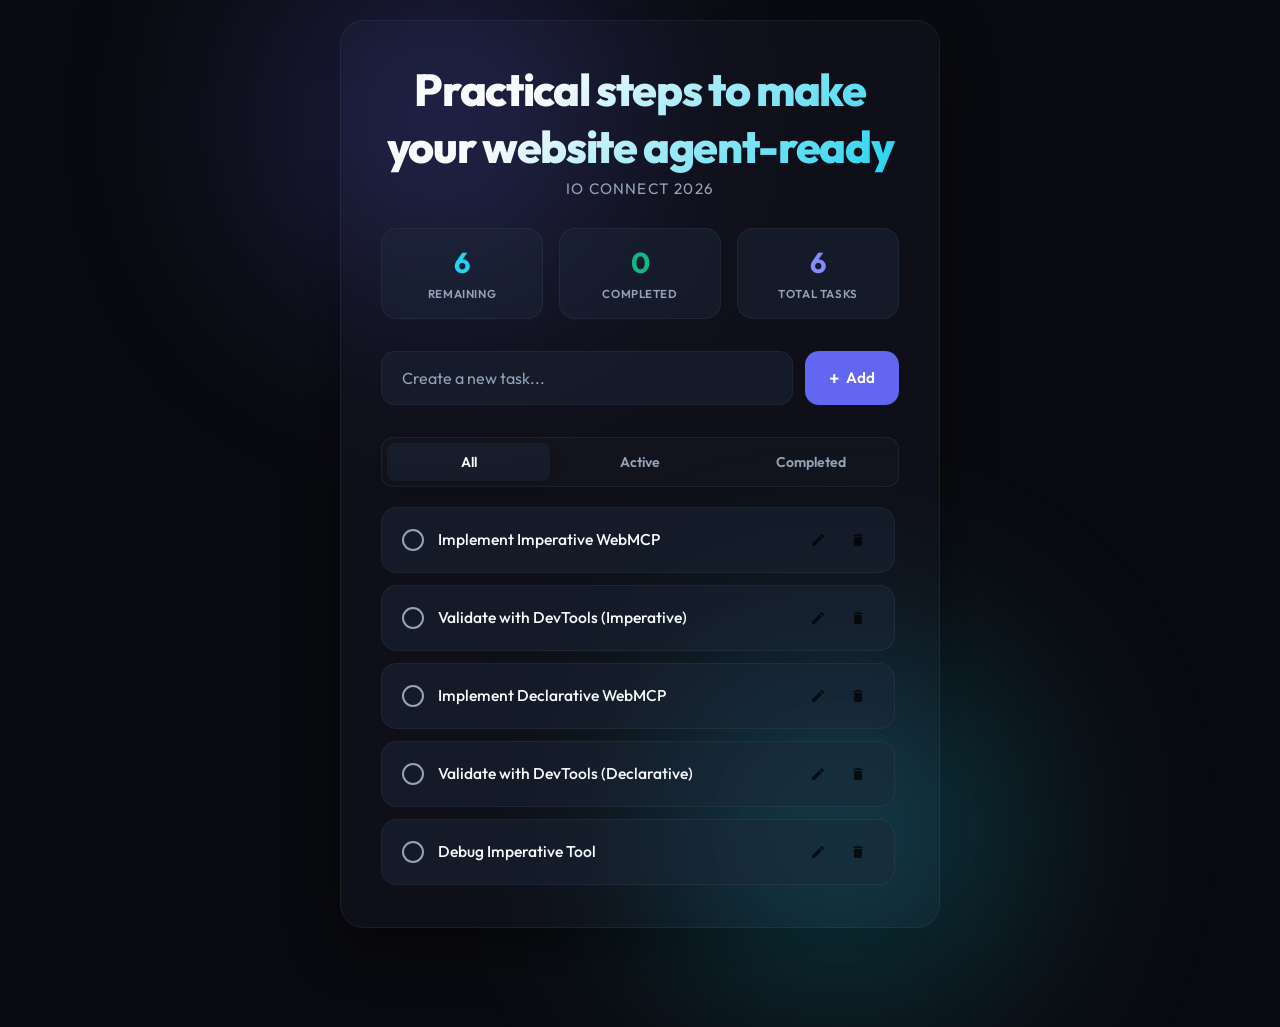
==== base/todo-list/index.html @ 30392390 "Initial commit" ====
<!doctype html>
<!--
 Copyright 2026 Google LLC
 SPDX-License-Identifier: Apache-2.0
-->

<html lang="en">

<head>
  <meta charset="UTF-8" />
  <meta name="viewport" content="width=device-width, initial-scale=1.0" />
  <meta name="description" content="Practical steps to make your website agent-ready" />
  <title>Workshop</title>
  <link href="style.css" rel="stylesheet" />

  <!-- Preload Google Fonts (Outfit) -->
  <link rel="preconnect" href="https://fonts.googleapis.com" />
  <link rel="preconnect" href="https://fonts.gstatic.com" crossorigin />
  <link rel="preload" href="https://fonts.googleapis.com/css2?family=Outfit:wght@300;400;500;600;700;800&display=swap"
    as="style" />
  <link href="https://fonts.googleapis.com/css2?family=Outfit:wght@300;400;500;600;700;800&display=swap"
    rel="stylesheet" />
</head>

<body>
  <main class="app-container">
    <!-- Decorative Glow Effects -->
    <div class="glow-orb glow-primary"></div>
    <div class="glow-orb glow-secondary"></div>

    <!-- App Header -->
    <header class="app-header">
      <h1>Practical steps to make your website agent-ready</h1>
      <p class="subtitle">IO Connect 2026</p>
    </header>

    <!-- Stats Dashboard Section -->
    <section class="stats-dashboard" aria-label="Task Statistics">
      <div class="stat-card" id="statPendingCard">
        <span class="stat-val" id="pendingCount">0</span>
        <span class="stat-lbl">Remaining</span>
      </div>
      <div class="stat-card" id="statCompletedCard">
        <span class="stat-val" id="completedCount">0</span>
        <span class="stat-lbl">Completed</span>
      </div>
      <div class="stat-card" id="statTotalCard">
        <span class="stat-val" id="totalCount">0</span>
        <span class="stat-lbl">Total Tasks</span>
      </div>
    </section>

    <!-- Input Form Section -->
    <section class="input-section">
      <form id="addTodoForm" novalidate>
        <div class="input-group">
          <div class="input-wrapper">
            <input type="text" id="todoInput" name="text" placeholder="Create a new task..."
              toolparamdescription="The text content of the new task" required minlength="1" autocomplete="off" />
            <span class="error-msg" id="inputError">Task text cannot be empty.</span>
          </div>
          <button type="submit" class="btn btn-add" id="addTodoBtn">
            <span class="plus-icon">+</span> Add
          </button>
        </div>
      </form>
    </section>

    <!-- Task List Area -->
    <section class="list-section">
      <!-- Filter Navigation Tabs -->
      <nav class="filter-nav" aria-label="Task Filters">
        <button class="filter-btn active" data-filter="all" id="filterAllBtn">All</button>
        <button class="filter-btn" data-filter="active" id="filterActiveBtn">Active</button>
        <button class="filter-btn" data-filter="completed" id="filterCompletedBtn">Completed</button>
      </nav>

      <!-- Empty List View -->
      <div class="empty-state" id="emptyState">
        <div class="empty-icon">✨</div>
        <p>No tasks found. Feel free to add a new one!</p>
      </div>

      <!-- List items container -->
      <ul class="todo-list" id="todoList" aria-live="polite">
        <!-- Task list items will be dynamically inserted here by app.js -->
      </ul>
    </section>
  </main>

  <!-- Edit Modal Dialog (Dialog element) -->
  <dialog id="editDialog" class="edit-dialog">
    <div class="dialog-content">
      <h3>Edit Task</h3>
      <form id="editTodoForm" novalidate>
        <input type="hidden" id="editTodoId" />
        <div class="form-group">
          <label for="editTodoInput">Task Description</label>
          <input type="text" id="editTodoInput" name="editText" required minlength="1" autocomplete="off" />
          <span class="error-msg" id="editInputError">Task text cannot be empty.</span>
        </div>
        <div class="dialog-actions">
          <button type="button" class="btn btn-cancel" id="cancelEditBtn">Cancel</button>
          <button type="submit" class="btn btn-save" id="saveEditBtn">Save Changes</button>
        </div>
      </form>
    </div>
  </dialog>

  <!-- Delete Confirmation Modal Dialog -->
  <dialog id="deleteConfirmDialog" class="edit-dialog">
    <div class="dialog-content">
      <h3>Confirm Delete</h3>
      <p id="deleteConfirmMessage" style="margin-bottom: 24px; color: var(--text-muted); font-size: 0.95rem;">
        Are you sure you want to delete this task?
      </p>
      <div class="dialog-actions">
        <button type="button" class="btn btn-cancel" id="cancelDeleteBtn">Cancel</button>
        <button type="button" class="btn btn-danger" id="confirmDeleteBtn">Delete</button>
      </div>
    </div>
  </dialog>

  <!-- Main JS -->
  <script src="app.js" defer></script>
</body>

</html>
---- base/todo-list/style.css ----
/**
 * Copyright 2026 Google LLC
 * SPDX-License-Identifier: Apache-2.0
 */

/* --- DESIGN SYSTEM & VARIABLES --- */
:root {
  --bg-base: #0a0b10;
  --bg-app: rgba(17, 18, 27, 0.75);
  --border-glass: rgba(255, 255, 255, 0.06);
  --glow-primary: rgba(99, 102, 241, 0.15);
  --glow-secondary: rgba(34, 211, 238, 0.15);
  
  /* Accents */
  --color-primary: #6366f1;       /* Indigo */
  --color-primary-light: #818cf8;
  --color-secondary: #22d3ee;     /* Cyan */
  --color-secondary-light: #67e8f9;
  --color-success: #10b981;       /* Emerald */
  --color-danger: #f43f5e;        /* Rose */
  
  /* Neutral text colors */
  --text-main: #f8fafc;
  --text-muted: #94a3b8;
  --text-dark: #1e293b;
  
  /* Card elements */
  --card-bg: rgba(30, 41, 59, 0.45);
  --card-border: rgba(255, 255, 255, 0.05);
  
  /* Transitions */
  --transition-smooth: all 0.3s cubic-bezier(0.4, 0, 0.2, 1);
}

/* --- Reset & General Page Layout --- */
* {
  box-sizing: border-box;
  margin: 0;
  padding: 0;
}

body {
  font-family: 'Outfit', system-ui, -apple-system, sans-serif;
  background-color: var(--bg-base);
  color: var(--text-main);
  min-height: 100vh;
  display: flex;
  justify-content: center;
  align-items: center;
  padding: 20px;
  overflow-x: hidden;
  position: relative;
}

/* --- Ambient Background Glow Orbs --- */
.glow-orb {
  position: absolute;
  width: 400px;
  height: 400px;
  border-radius: 50%;
  pointer-events: none;
  filter: blur(120px);
  z-index: -1;
  opacity: 0.6;
}

.glow-primary {
  background: radial-gradient(circle, var(--color-primary) 0%, transparent 70%);
  top: -100px;
  left: -100px;
}

.glow-secondary {
  background: radial-gradient(circle, var(--color-secondary) 0%, transparent 70%);
  bottom: -100px;
  right: -100px;
}

/* --- Main App Shell / Container --- */
.app-container {
  background-color: var(--bg-app);
  backdrop-filter: blur(20px);
  -webkit-backdrop-filter: blur(20px);
  border: 1px solid var(--border-glass);
  border-radius: 24px;
  padding: 40px;
  width: 100%;
  max-width: 600px;
  box-shadow: 0 20px 50px rgba(0, 0, 0, 0.5);
  position: relative;
  z-index: 10;
}

/* --- Header Section --- */
.app-header {
  text-align: center;
  margin-bottom: 30px;
}

.app-header h1 {
  font-size: 2.8rem;
  font-weight: 800;
  letter-spacing: -0.03em;
  background: linear-gradient(135deg, var(--text-main) 30%, var(--color-secondary) 100%);
  -webkit-background-clip: text;
  -webkit-text-fill-color: transparent;
  margin-bottom: 4px;
}

.subtitle {
  font-size: 0.95rem;
  color: var(--text-muted);
  font-weight: 400;
  letter-spacing: 0.08em;
  text-transform: uppercase;
}

/* --- Dashboard Statistics Card Container --- */
.stats-dashboard {
  display: grid;
  grid-template-columns: repeat(3, 1fr);
  gap: 16px;
  margin-bottom: 32px;
}

.stat-card {
  background-color: var(--card-bg);
  border: 1px solid var(--card-border);
  border-radius: 16px;
  padding: 16px;
  text-align: center;
  transition: var(--transition-smooth);
}

.stat-card:hover {
  transform: translateY(-3px);
  border-color: rgba(255, 255, 255, 0.1);
  box-shadow: 0 8px 20px rgba(0, 0, 0, 0.2);
}

.stat-val {
  display: block;
  font-size: 1.8rem;
  font-weight: 700;
  color: var(--text-main);
  line-height: 1.2;
  margin-bottom: 2px;
}

#statPendingCard .stat-val {
  color: var(--color-secondary);
}

#statCompletedCard .stat-val {
  color: var(--color-success);
}

#statTotalCard .stat-val {
  color: var(--color-primary-light);
}

.stat-lbl {
  font-size: 0.72rem;
  font-weight: 600;
  text-transform: uppercase;
  letter-spacing: 0.05em;
  color: var(--text-muted);
}

/* --- Input Form Section --- */
.input-section {
  margin-bottom: 32px;
}

.input-group {
  display: flex;
  gap: 12px;
  width: 100%;
}

.input-wrapper {
  position: relative;
  flex: 1;
  display: flex;
  flex-direction: column;
}

#todoInput {
  width: 100%;
  background-color: var(--card-bg);
  border: 1px solid var(--card-border);
  border-radius: 14px;
  padding: 16px 20px;
  font-family: inherit;
  font-size: 1rem;
  color: var(--text-main);
  transition: var(--transition-smooth);
  outline: none;
}

#todoInput::placeholder {
  color: var(--text-muted);
}

#todoInput:focus {
  border-color: var(--color-primary);
  background-color: rgba(30, 41, 59, 0.6);
  box-shadow: 0 0 15px rgba(99, 102, 241, 0.25);
}

/* Input Validation Styling */
#todoInput.invalid {
  border-color: var(--color-danger);
  background-color: rgba(244, 63, 94, 0.05);
}

.error-msg {
  color: var(--color-danger);
  font-size: 0.78rem;
  margin-top: 6px;
  padding-left: 4px;
  display: none;
  font-weight: 500;
}

/* --- Button Core Design --- */
.btn {
  font-family: inherit;
  font-size: 0.95rem;
  font-weight: 600;
  border-radius: 14px;
  border: none;
  cursor: pointer;
  transition: var(--transition-smooth);
  display: flex;
  align-items: center;
  justify-content: center;
  gap: 6px;
  outline: none;
}

.btn-add {
  background-color: var(--color-primary);
  color: #fff;
  padding: 0 24px;
}

.btn-add:hover {
  background-color: var(--color-primary-light);
  box-shadow: 0 0 20px rgba(99, 102, 241, 0.45);
  transform: translateY(-1px);
}

.plus-icon {
  font-size: 1.2rem;
  font-weight: 500;
}

/* --- Filters Navigation Tabs --- */
.filter-nav {
  display: flex;
  gap: 8px;
  margin-bottom: 20px;
  background-color: rgba(255, 255, 255, 0.02);
  padding: 5px;
  border-radius: 12px;
  border: 1px solid var(--border-glass);
}

.filter-btn {
  flex: 1;
  background: none;
  border: none;
  color: var(--text-muted);
  padding: 10px 16px;
  font-family: inherit;
  font-size: 0.88rem;
  font-weight: 600;
  border-radius: 8px;
  cursor: pointer;
  transition: var(--transition-smooth);
  text-align: center;
}

.filter-btn:hover {
  color: var(--text-main);
  background-color: rgba(255, 255, 255, 0.04);
}

.filter-btn.active {
  color: var(--text-main);
  background-color: var(--card-bg);
  box-shadow: 0 4px 12px rgba(0, 0, 0, 0.15);
}

/* --- List Section Empty State --- */
.empty-state {
  text-align: center;
  padding: 40px 20px;
  color: var(--text-muted);
  display: flex;
  flex-direction: column;
  align-items: center;
  gap: 12px;
}

.empty-icon {
  font-size: 2.5rem;
}

.empty-state p {
  font-size: 0.95rem;
  font-weight: 400;
}

/* --- Dynamic Tasks List --- */
.todo-list {
  list-style: none;
  display: flex;
  flex-direction: column;
  gap: 12px;
  max-height: 380px;
  overflow-y: auto;
  padding-right: 4px;
}

/* Custom scrollbar for task list */
.todo-list::-webkit-scrollbar {
  width: 6px;
}

.todo-list::-webkit-scrollbar-track {
  background: transparent;
}

.todo-list::-webkit-scrollbar-thumb {
  background: rgba(255, 255, 255, 0.1);
  border-radius: 3px;
}

.todo-list::-webkit-scrollbar-thumb:hover {
  background: rgba(255, 255, 255, 0.2);
}

/* List Item Card Style */
.todo-item {
  background-color: var(--card-bg);
  border: 1px solid var(--card-border);
  border-radius: 16px;
  padding: 16px 20px;
  display: flex;
  align-items: center;
  justify-content: space-between;
  gap: 16px;
  transition: var(--transition-smooth);
  animation: slideIn 0.3s ease-out;
}

.todo-item:hover {
  border-color: rgba(255, 255, 255, 0.08);
  transform: translateY(-2px);
  background-color: rgba(30, 41, 59, 0.55);
  box-shadow: 0 6px 15px rgba(0, 0, 0, 0.15);
}

.todo-item-left {
  display: flex;
  align-items: center;
  gap: 14px;
  flex: 1;
  cursor: pointer;
}

/* Custom Round Checkbox */
.custom-checkbox {
  width: 22px;
  height: 22px;
  border: 2px solid var(--text-muted);
  border-radius: 50%;
  display: flex;
  align-items: center;
  justify-content: center;
  transition: var(--transition-smooth);
  flex-shrink: 0;
  position: relative;
}

.custom-checkbox::after {
  content: '✓';
  font-size: 11px;
  font-weight: 800;
  color: var(--bg-base);
  opacity: 0;
  transform: scale(0.5);
  transition: var(--transition-smooth);
}

.todo-item.completed .custom-checkbox {
  background-color: var(--color-success);
  border-color: var(--color-success);
}

.todo-item.completed .custom-checkbox::after {
  opacity: 1;
  transform: scale(1);
}

/* Text Label Style */
.todo-text {
  font-size: 0.98rem;
  font-weight: 500;
  color: var(--text-main);
  line-height: 1.4;
  transition: var(--transition-smooth);
  word-break: break-word;
}

.todo-item.completed .todo-text {
  color: var(--text-muted);
  text-decoration: line-through;
  font-weight: 400;
}

/* Task Action Buttons */
.todo-item-actions {
  display: flex;
  gap: 8px;
}

.icon-btn {
  background: none;
  border: none;
  cursor: pointer;
  width: 32px;
  height: 32px;
  border-radius: 10px;
  display: flex;
  align-items: center;
  justify-content: center;
  transition: var(--transition-smooth);
  opacity: 0.7;
  outline: none;
}

.icon-btn:hover {
  opacity: 1;
  background-color: rgba(255, 255, 255, 0.05);
}

/* Specific Edit and Delete Styles */
.btn-edit:hover {
  color: var(--color-secondary);
  background-color: rgba(34, 211, 238, 0.1);
}

.btn-delete:hover {
  color: var(--color-danger);
  background-color: rgba(244, 63, 94, 0.1);
}

/* SVG Icon Graphics */
.icon-btn svg {
  width: 16px;
  height: 16px;
  fill: currentColor;
}

/* --- Edit Dialog Modal Styles --- */
.edit-dialog {
  border: 1px solid var(--border-glass);
  background-color: rgba(15, 17, 26, 0.95);
  backdrop-filter: blur(25px);
  -webkit-backdrop-filter: blur(25px);
  border-radius: 24px;
  padding: 32px;
  width: 90%;
  max-width: 450px;
  box-shadow: 0 25px 50px rgba(0, 0, 0, 0.6);
  position: fixed;
  top: 50%;
  left: 50%;
  transform: translate(-50%, -50%) scale(0.95);
  opacity: 0;
  transition: opacity 0.3s ease, transform 0.3s cubic-bezier(0.34, 1.56, 0.64, 1);
  color: var(--text-main);
}

.edit-dialog[open] {
  opacity: 1;
  transform: translate(-50%, -50%) scale(1);
}

.edit-dialog::backdrop {
  background-color: rgba(0, 0, 0, 0.75);
  backdrop-filter: blur(4px);
}

.dialog-content h3 {
  font-size: 1.5rem;
  font-weight: 700;
  margin-bottom: 20px;
  background: linear-gradient(135deg, var(--text-main) 30%, var(--color-primary-light) 100%);
  -webkit-background-clip: text;
  -webkit-text-fill-color: transparent;
}

.form-group {
  display: flex;
  flex-direction: column;
  gap: 8px;
  margin-bottom: 24px;
}

.form-group label {
  font-size: 0.8rem;
  font-weight: 600;
  text-transform: uppercase;
  letter-spacing: 0.05em;
  color: var(--text-muted);
}

#editTodoInput {
  width: 100%;
  background-color: var(--card-bg);
  border: 1px solid var(--card-border);
  border-radius: 12px;
  padding: 14px 16px;
  font-family: inherit;
  font-size: 1rem;
  color: var(--text-main);
  transition: var(--transition-smooth);
  outline: none;
}

#editTodoInput:focus {
  border-color: var(--color-primary);
}

#editTodoInput.invalid {
  border-color: var(--color-danger);
  background-color: rgba(244, 63, 94, 0.05);
}

.dialog-actions {
  display: flex;
  justify-content: flex-end;
  gap: 12px;
}

.btn-cancel {
  background-color: rgba(255, 255, 255, 0.04);
  border: 1px solid var(--card-border);
  color: var(--text-main);
  padding: 12px 20px;
}

.btn-cancel:hover {
  background-color: rgba(255, 255, 255, 0.08);
}

.btn-save {
  background-color: var(--color-success);
  color: #fff;
  padding: 12px 20px;
}

.btn-save:hover {
  background-color: #059669;
  box-shadow: 0 0 15px rgba(16, 185, 129, 0.4);
}

.btn-danger {
  background-color: var(--color-danger);
  color: #fff;
  padding: 12px 20px;
}

.btn-danger:hover {
  background-color: #e11d48;
  box-shadow: 0 0 15px rgba(244, 63, 94, 0.4);
}

/* --- Keyframe Animations --- */
@keyframes slideIn {
  from {
    opacity: 0;
    transform: translateY(10px);
  }
  to {
    opacity: 1;
    transform: translateY(0);
  }
}

@keyframes fadeOut {
  from {
    opacity: 1;
    transform: scale(1);
  }
  to {
    opacity: 0;
    transform: scale(0.95);
  }
}

/* --- WEBMCP AGENT ACTIVE STATES & STYLING --- */

/* 1. Active Form: Outline & Neon Cyan Pulse Glow */
*:tool-form-active {
  outline: none !important;
  border-color: var(--color-secondary) !important;
  box-shadow: 
    0 0 0 2px rgba(34, 211, 238, 0.1),
    0 0 20px rgba(34, 211, 238, 0.3) !important;
}

/* Shimmer Glow Animation for WebMCP Active buttons */
@keyframes mcp-cyan-shimmer {
  0% {
    background-position: 0% 50%;
  }
  100% {
    background-position: 200% 50%;
  }
}

@keyframes mcp-float-badge {
  0%, 100% {
    transform: translateX(-50%) translateY(0);
  }
  50% {
    transform: translateX(-50%) translateY(-4px);
  }
}

/* 2. Submit Active: Special Neon Accent Flashing when waiting for confirmation */
*:tool-submit-active {
  color: var(--bg-base) !important;
  font-weight: 700 !important;
  position: relative !important;
  border: none !important;
  cursor: pointer;

  /* Vibrant Neon Shimmer Gradient */
  background: linear-gradient(110deg, var(--color-secondary) 30%, #e0f7fa 50%, var(--color-secondary) 70%) !important;
  background-size: 200% 100% !important;
  animation: mcp-cyan-shimmer 2s infinite linear !important;
  
  /* Glowing shadow ring */
  box-shadow:
    0 0 0 3px var(--bg-app),
    0 0 0 5px var(--color-secondary),
    0 0 20px rgba(34, 211, 238, 0.6);
}

/* Floating Review & Confirm Badge above active element */
*:tool-submit-active::after {
  content: '⚡ AI Action Pending... Click to Confirm';
  position: absolute;
  bottom: 130%;
  left: 50%;
  
  /* Badge styles */
  background-color: rgba(15, 17, 26, 0.95);
  color: var(--color-secondary-light);
  padding: 6px 14px;
  border-radius: 8px;
  font-family: inherit;
  font-size: 0.75rem;
  font-weight: 600;
  letter-spacing: 0.02em;
  white-space: nowrap;
  pointer-events: none;
  
  border: 1px solid rgba(34, 211, 238, 0.3);
  box-shadow: 0 6px 20px rgba(0, 0, 0, 0.4);
  
  animation: mcp-float-badge 2s infinite ease-in-out;
}

/* Small arrow triangle underneath badge */
*:tool-submit-active::before {
  content: '';
  position: absolute;
  bottom: 105%;
  left: 50%;
  margin-left: -6px;
  
  border-width: 6px;
  border-style: solid;
  border-color: rgba(15, 17, 26, 0.95) transparent transparent transparent;
  
  animation: mcp-float-badge 2s infinite ease-in-out;
}
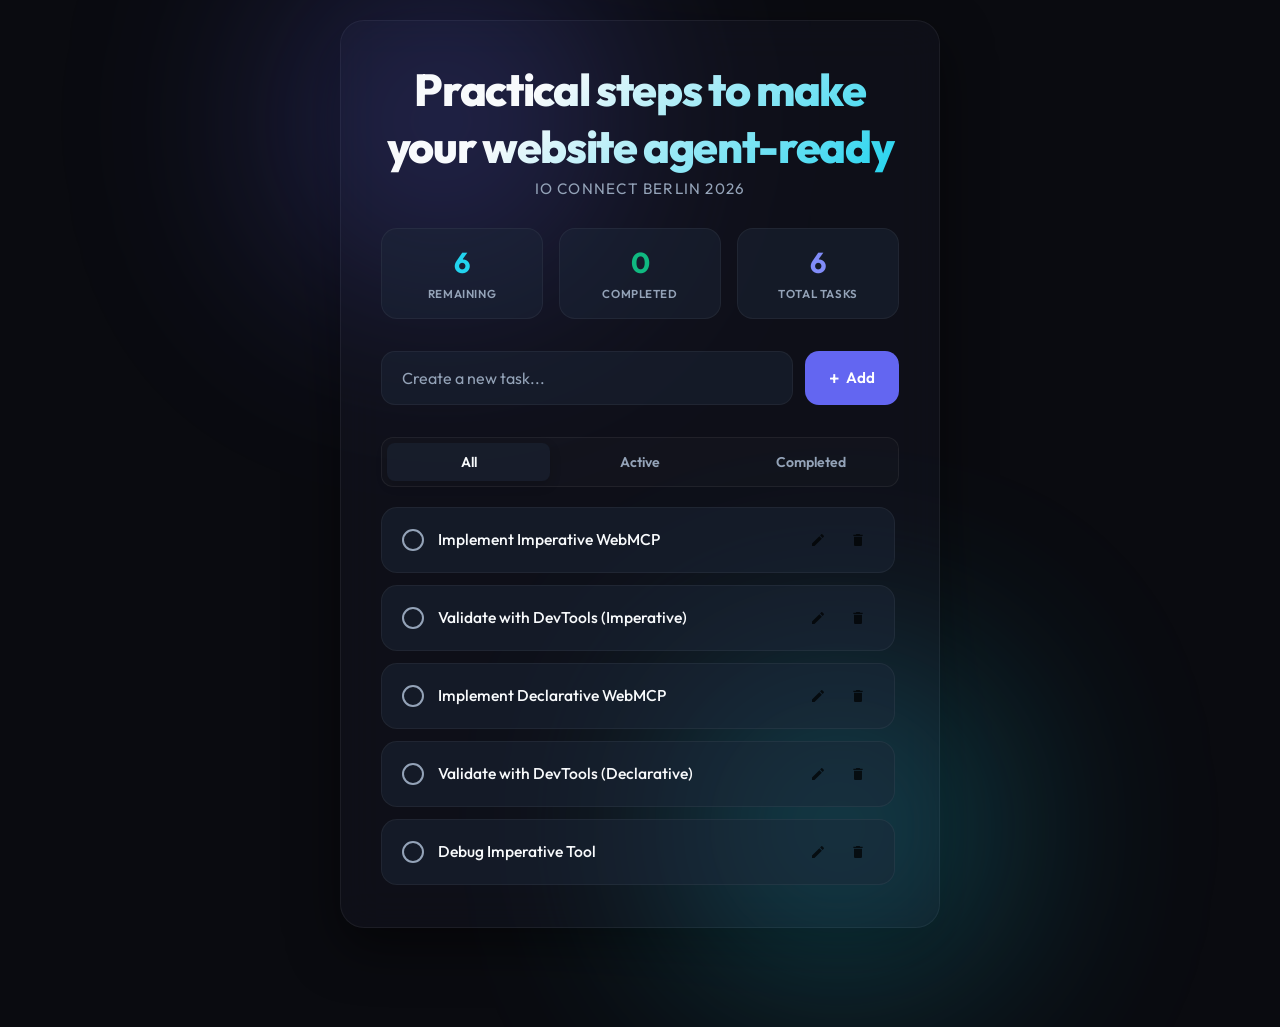
==== commit 7abc92e6: "Initial commit" ====
--- a/base/todo-list/index.html
+++ b/base/todo-list/index.html
@@ -31,7 +31,7 @@
     <!-- App Header -->
     <header class="app-header">
       <h1>Practical steps to make your website agent-ready</h1>
-      <p class="subtitle">IO Connect 2026</p>
+      <p class="subtitle">IO Connect Berlin 2026</p>
     </header>
 
     <!-- Stats Dashboard Section -->
